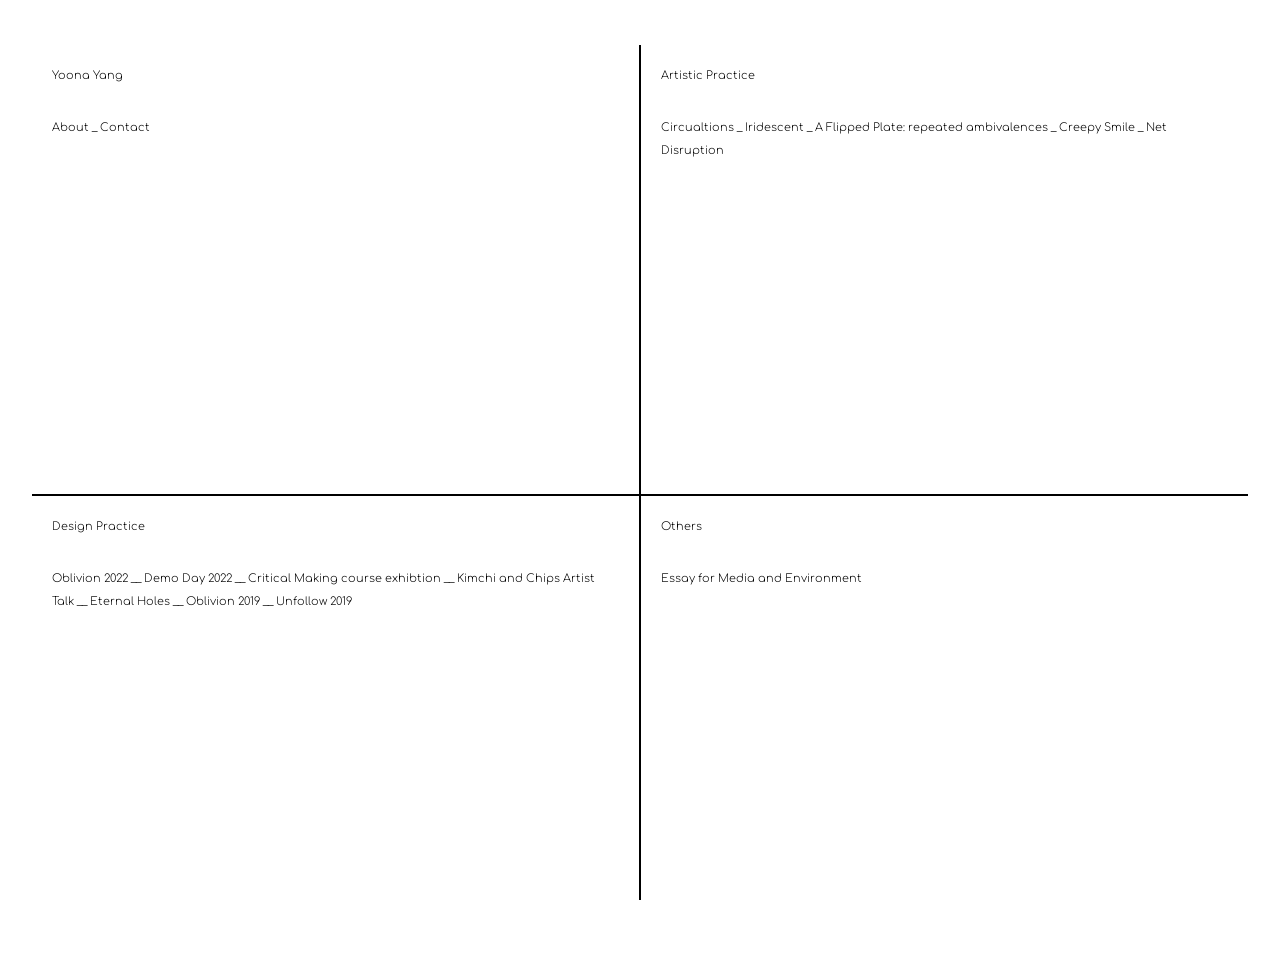
==== index.html @ f4390500 "Add existing file" ====
<!DOCTYPE html>
<html lang="en">
  <head>
    <meta charset="UTF-8" />
    <meta http-equiv="X-UA-Compatible" content="IE=edge" />
    <meta name="viewport" content="width=device-width, initial-scale=1.0" />
    <title>Home</title>
    <link rel="stylesheet" href="./style.css" />

    <!-- <link rel="preconnect" href="https://fonts.googleapis.com">
    <link rel="preconnect" href="https://fonts.gstatic.com" crossorigin>
    <link href="https://fonts.googleapis.com/css2?family=Spectral:ital,wght@0,200;0,300;0,400;0,500;0,600;0,700;0,800;1,200;1,300;1,400;1,500;1,600;1,700;1,800&display=swap" rel="stylesheet"> -->

    <link rel="preconnect" href="https://fonts.googleapis.com">
    <link rel="preconnect" href="https://fonts.gstatic.com" crossorigin>
    <link href="https://fonts.googleapis.com/css2?family=Comfortaa:wght@300;400;500;600;700&display=swap" rel="stylesheet">
  
  </head>

  <body>
    <main>
      <article class="block_1">
        <div class="home">
          <a href="index.html">Yoona Yang</a>
        </div>
        <div class="nav_1">
          <a href="about.html">About</a>
          <span class="underbar">_</span>
          <a href="contact.html">Contact</a>
        </div>
      </article>
      <article class="block_2">
        <div class="home">
          Artistic Practice
        </div>
        <div class="nav_1">
          <a href="circulations.html">Circualtions</a>
          <a class ="underbar">_</a>
          <a href="iridescent.html">Iridescent</a>
          <a class ="underbar">_</a>
          <a href="a_flipped_plate.html">A Flipped Plate: repeated ambivalences</a>
          <a class ="underbar">_</a>
          <a href="creepy_smile.html">Creepy Smile</a>
          <a class ="underbar">_</a>
          <a href="net_disruption.html">Net Disruption</a>
        </div>
      </article>
      <article class="block_3">
        <div class="home">
          <a href="design_practice.html">Design Practice</a>
        </div>
        <div class="nav_1">
          <a href="oblivion_2022.html">Oblivion 2022</a>
          <a>__</a>
          <a href="demo_day_2022.html">Demo Day 2022</a>
          <a>__</a>
          <a href="critical_making.html">Critical Making course exhibtion</a>
          <a>__</a>
          <a href="kimchiandchips_talk.html">Kimchi and Chips Artist Talk</a>
          <a>__</a>
          <a href="eternal_holes.html">Eternal Holes</a>
          <a>__</a>
          <a href="oblivion_2019.html">Oblivion 2019</a>
          <a>__</a>
          <a href="unfollow_2019.html">Unfollow 2019</a>
        </div>
      </article>
      <article class="block_4">
        <div class="home">
          <a href="others.html">Others</a>
        </div>
        <div class="nav_1">
          <a href="essay_media.html">Essay for Media and Environment</a>
        </div>
      </article>
    </main>
    <!-- <div class="footer"> 
      &copy; 2022 Yoona Yang
    </div> -->
  </body>
</html>
---- style.css ----
body {
    width: 100vw;
    height: 100vh;
    font-family: 'Comfortaa', cursive;
    /* font-family: 'Spectral', serif; */
    font-size: 0.7rem;
    line-height: 1.4rem;
    color: #000000;
    margin: 0;
    display: block;
    font-weight: 300;
    overflow-x: hidden;
    position: relative;
}

html {
    overflow-y: scroll;
}


h2 {
    margin: 0;
    padding-bottom: 10px;
}

main {
    display: grid;
    height: 100%;
    top: 20px;
    grid-template-columns: 1fr 1fr;
    /* grid-template-rows: 100vh auto; */
    padding: 0px 10px 10px 10px;
    margin: 4em 2em 2em 2em;
    /* border: 1px solid black; */
    /* border-left: none;
    border-right: none;
    border-bottom: none; */
}

#main_work {
    display: grid;
    height: 100%;
    top: 20px;
    grid-template-columns: 1fr 3fr;
}

article {
    display: block;
    /* border: 0.5px solid black; */
    padding: 0px;

}

img {
    display: inline;
    width: 100%;

}

img:hover {
    cursor: pointer;
}

.player {
    position: relative;
    padding-bottom: 56.25%;
    height: 0;
    overflow: hidden;
}

.empty {
    padding-bottom: 10px;
}

.block_1 {
    border: 0.25px solid black;
    border-top: none;
    border-left: none;

}

.block_2 {
    border: 0.25px solid black;
    border-top: none;
    border-right: none;
}

.block_3 {
    border: 0.25px solid black;
    border-bottom: none;
    border-left: none;
}

.block_4 {
    border: 0.25px solid black;
    border-bottom: none;
    border-right: none;
}

.home {
    padding-top: 20px;
    padding-left: 20px;
    padding-right: 20px;
}

.nav_1 {
    padding-top: 30px;
    padding-bottom: 0px;
    padding-left: 20px;
    padding-right: 40px;
}

.nav_2 {
    padding-top: 0px;
    padding-bottom: 0px;
    padding-left: 20px;
    padding-right: 40px;
}

#divider {
    border-bottom: 1px solid black;
    padding-top: 20px;
    padding-bottom: 30px;
}

.title {
    font-size: 1rem;
    border-bottom: 1px solid black;
    padding-left: 40px;
    padding-top: 20px;
    padding-bottom: 30px;
}

.content {
    padding: 0;
    margin: 0;
}

.text_main {
    padding-left: 40px;
    padding-right: 60px;
    padding-top: 30px;
    padding-bottom: 30px;
}

.slide-image {
    padding: 0;

}

#slideshow_span {
    padding-left: 40px;
}

.slide-show:hover {
    cursor: pointer;
}

a:link {
    color: Black;
    text-decoration: none;
    cursor: crosshair;

}

#underbar:hover {
    text-decoration: none;
    cursor: default;
}


a:hover {
    text-decoration: line-through;


}

a:visited {
    color: Black;
}


#selected {
    text-decoration: underline;
}

.footer {
    display: block;
    position: relative;
    text-align: center;
    padding-bottom: 10px;

}
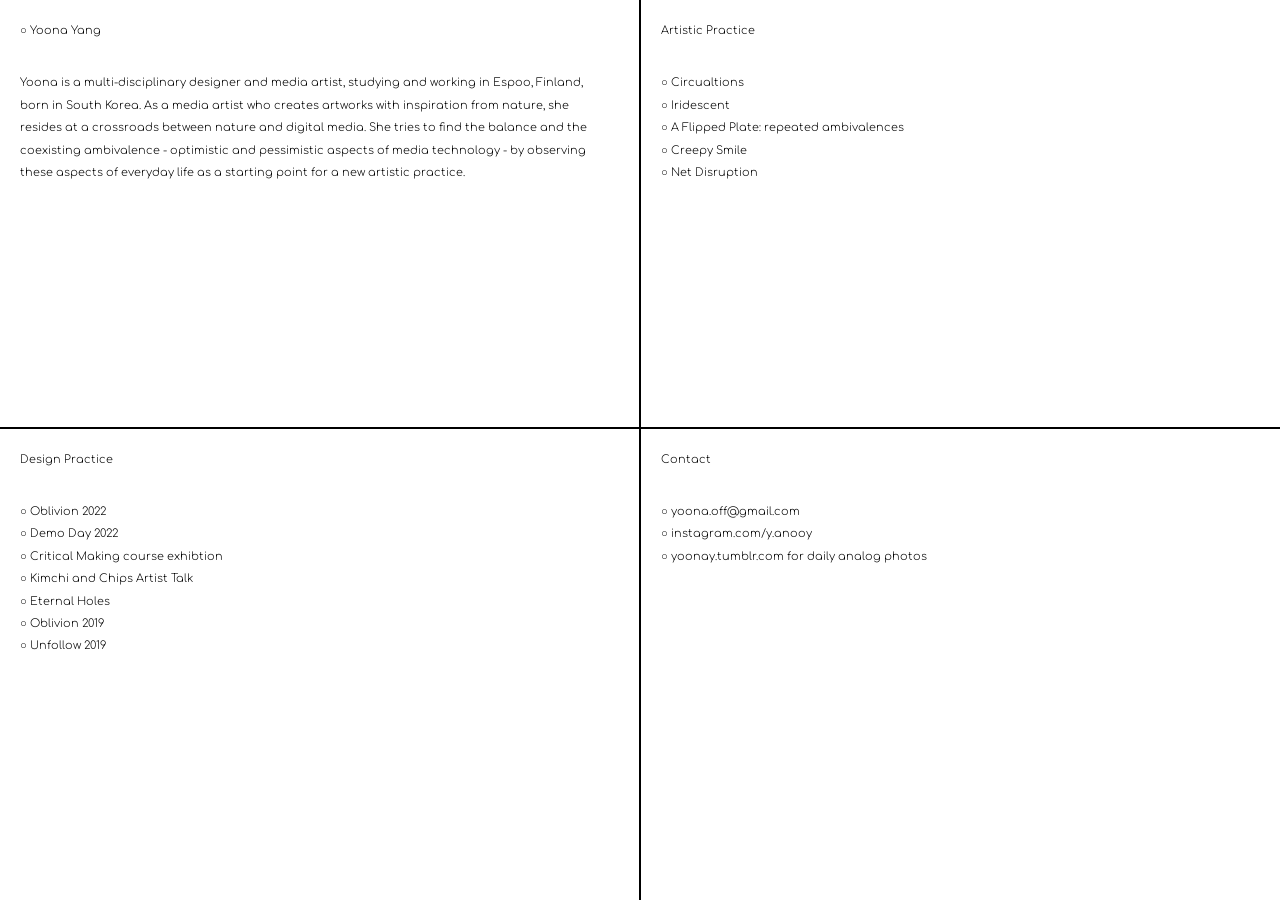
==== commit e39532fc: "update again" ====
--- a/index.html
+++ b/index.html
@@ -21,12 +21,11 @@
     <main>
       <article class="block_1">
         <div class="home">
-          <a href="index.html">Yoona Yang</a>
+          <a href="index.html">○ Yoona Yang</a>
         </div>
         <div class="nav_1">
-          <a href="about.html">About</a>
-          <span class="underbar">_</span>
-          <a href="contact.html">Contact</a>
+          Yoona is a multi-disciplinary designer and media artist, studying and working in Espoo, Finland, born in South Korea. As a media artist who creates artworks with inspiration from nature, she resides at a crossroads between nature and digital media. She tries to find the balance and the coexisting ambivalence - optimistic and pessimistic aspects of media technology - by observing these aspects of everyday life as a starting point for a new artistic practice.
+
         </div>
       </article>
       <article class="block_2">
@@ -34,44 +33,54 @@
           Artistic Practice
         </div>
         <div class="nav_1">
-          <a href="circulations.html">Circualtions</a>
-          <a class ="underbar">_</a>
-          <a href="iridescent.html">Iridescent</a>
-          <a class ="underbar">_</a>
-          <a href="a_flipped_plate.html">A Flipped Plate: repeated ambivalences</a>
-          <a class ="underbar">_</a>
-          <a href="creepy_smile.html">Creepy Smile</a>
-          <a class ="underbar">_</a>
-          <a href="net_disruption.html">Net Disruption</a>
+          <a href="circulations.html">○ Circualtions</a>
+          <br>
+          <a href="iridescent.html">○ Iridescent</a>
+          <br>
+          <a href="a_flipped_plate.html">○ A Flipped Plate: repeated ambivalences</a>
+          <br>
+          <a href="creepy_smile.html">○ Creepy Smile</a>
+          <br>
+          <a href="net_disruption.html">○ Net Disruption</a>
         </div>
       </article>
       <article class="block_3">
         <div class="home">
-          <a href="design_practice.html">Design Practice</a>
+          Design Practice
         </div>
         <div class="nav_1">
-          <a href="oblivion_2022.html">Oblivion 2022</a>
-          <a>__</a>
-          <a href="demo_day_2022.html">Demo Day 2022</a>
-          <a>__</a>
-          <a href="critical_making.html">Critical Making course exhibtion</a>
-          <a>__</a>
-          <a href="kimchiandchips_talk.html">Kimchi and Chips Artist Talk</a>
-          <a>__</a>
-          <a href="eternal_holes.html">Eternal Holes</a>
-          <a>__</a>
-          <a href="oblivion_2019.html">Oblivion 2019</a>
-          <a>__</a>
-          <a href="unfollow_2019.html">Unfollow 2019</a>
+          <a href="oblivion_2022.html">○ Oblivion 2022</a>
+          <br>
+          <a href="demo_day_2022.html">○ Demo Day 2022</a>
+          <br>
+          <a href="critical_making.html">○ Critical Making course exhibtion</a>
+          <br>
+          <a href="kimchiandchips_talk.html">○ Kimchi and Chips Artist Talk</a>
+          <br>
+          <a href="eternal_holes.html">○ Eternal Holes</a>
+          <br>
+          <a href="oblivion_2019.html">○ Oblivion 2019</a>
+          <br>
+          <a href="unfollow_2019.html">○ Unfollow 2019</a>
         </div>
       </article>
       <article class="block_4">
         <div class="home">
-          <a href="others.html">Others</a>
+          <a href="others.html">Contact</a>
         </div>
         <div class="nav_1">
-          <a href="essay_media.html">Essay for Media and Environment</a>
+          <section>
+            <a href="mailto:yoona.off@gmail.com">○ yoona.off@gmail.com</a>
+          </section>
+          <section>
+            <a href="https://www.instagram.com/y.anooy/">○ instagram.com/y.anooy</a>
+          </section>
+          <section>
+            <a href="https://yoonay.tumblr.com/">○ yoonay.tumblr.com</a>
+            <span class>for daily analog photos</span>
+          </section>        
         </div>
+
       </article>
     </main>
     <!-- <div class="footer"> 
--- a/style.css
+++ b/style.css
@@ -2,6 +2,7 @@
     width: 100vw;
     height: 100vh;
     font-family: 'Comfortaa', cursive;
+    font-weight: 200;
     /* font-family: 'Spectral', serif; */
     font-size: 0.7rem;
     line-height: 1.4rem;
@@ -15,6 +16,7 @@
 
 html {
     overflow-y: scroll;
+    cursor: crosshair;
 }
 
 
@@ -29,8 +31,8 @@
     top: 20px;
     grid-template-columns: 1fr 1fr;
     /* grid-template-rows: 100vh auto; */
-    padding: 0px 10px 10px 10px;
-    margin: 4em 2em 2em 2em;
+    padding: 0;
+    margin: 0;
     /* border: 1px solid black; */
     /* border-left: none;
     border-right: none;
@@ -165,13 +167,11 @@
 
 #underbar:hover {
     text-decoration: none;
-    cursor: default;
 }
 
 
 a:hover {
-    text-decoration: line-through;
-
+    font-weight: 700;
 
 }
 
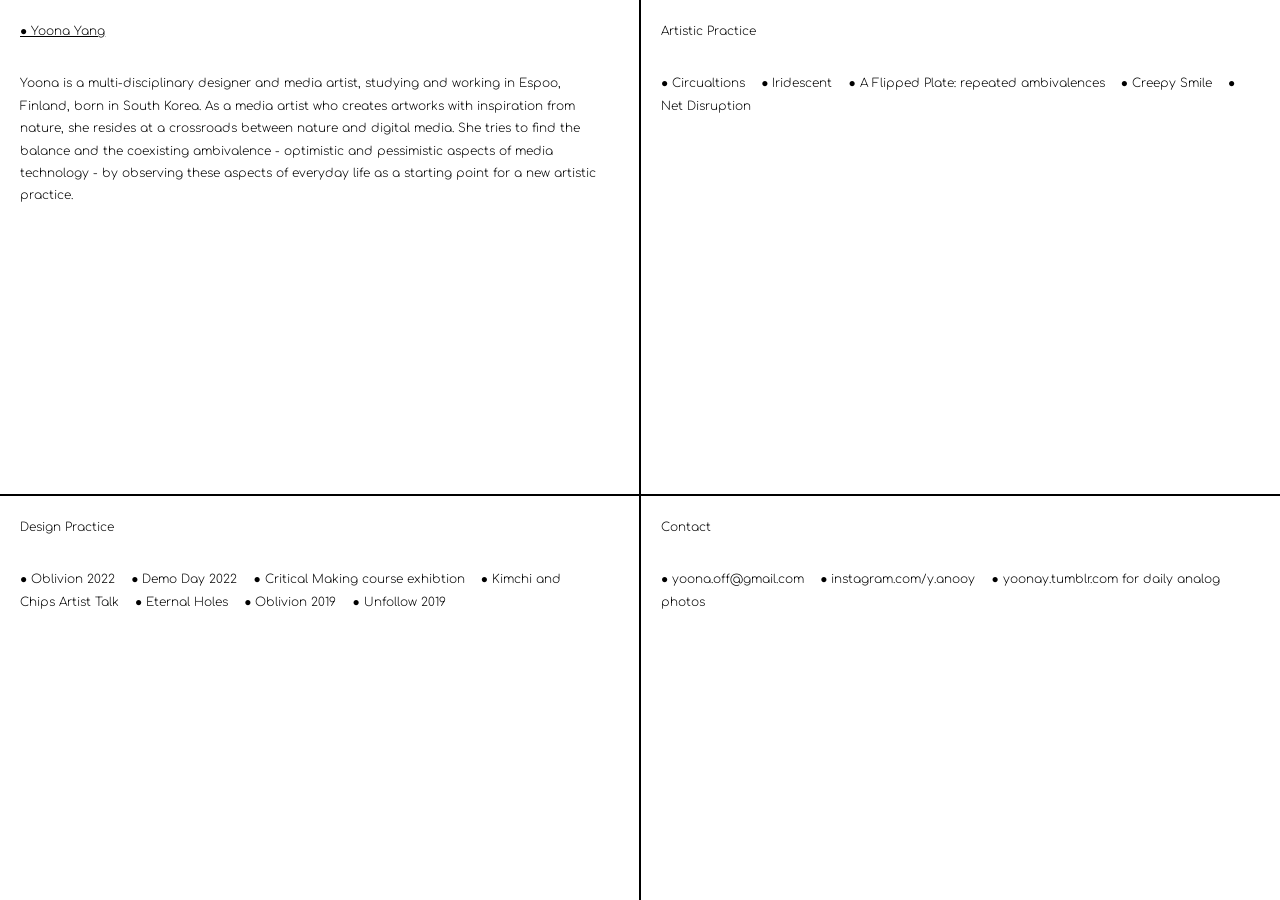
==== commit c298322c: "update general" ====
--- a/index.html
+++ b/index.html
@@ -21,7 +21,9 @@
     <main>
       <article class="block_1">
         <div class="home">
-          <a href="index.html">○ Yoona Yang</a>
+          <span id="selected">
+            <a href="index.html">● Yoona Yang</a>
+          </span>
         </div>
         <div class="nav_1">
           Yoona is a multi-disciplinary designer and media artist, studying and working in Espoo, Finland, born in South Korea. As a media artist who creates artworks with inspiration from nature, she resides at a crossroads between nature and digital media. She tries to find the balance and the coexisting ambivalence - optimistic and pessimistic aspects of media technology - by observing these aspects of everyday life as a starting point for a new artistic practice.
@@ -33,15 +35,15 @@
           Artistic Practice
         </div>
         <div class="nav_1">
-          <a href="circulations.html">○ Circualtions</a>
-          <br>
-          <a href="iridescent.html">○ Iridescent</a>
-          <br>
-          <a href="a_flipped_plate.html">○ A Flipped Plate: repeated ambivalences</a>
-          <br>
-          <a href="creepy_smile.html">○ Creepy Smile</a>
-          <br>
-          <a href="net_disruption.html">○ Net Disruption</a>
+          <a href="circulations.html">● Circualtions</a>
+          <span>&nbsp;&nbsp;</span>
+          <a href="iridescent.html">● Iridescent</a>
+          <span>&nbsp;&nbsp;</span>
+          <a href="a_flipped_plate.html">● A Flipped Plate: repeated ambivalences</a>
+          <span>&nbsp;&nbsp;</span>
+          <a href="creepy_smile.html">● Creepy Smile</a>
+          <span>&nbsp;&nbsp;</span>
+          <a href="net_disruption.html">● Net Disruption</a>
         </div>
       </article>
       <article class="block_3">
@@ -49,36 +51,32 @@
           Design Practice
         </div>
         <div class="nav_1">
-          <a href="oblivion_2022.html">○ Oblivion 2022</a>
-          <br>
-          <a href="demo_day_2022.html">○ Demo Day 2022</a>
-          <br>
-          <a href="critical_making.html">○ Critical Making course exhibtion</a>
-          <br>
-          <a href="kimchiandchips_talk.html">○ Kimchi and Chips Artist Talk</a>
-          <br>
-          <a href="eternal_holes.html">○ Eternal Holes</a>
-          <br>
-          <a href="oblivion_2019.html">○ Oblivion 2019</a>
-          <br>
-          <a href="unfollow_2019.html">○ Unfollow 2019</a>
+          <a href="oblivion_2022.html">● Oblivion 2022</a>
+          <span>&nbsp;&nbsp;</span>
+          <a href="demo_day_2022.html">● Demo Day 2022</a>
+          <span>&nbsp;&nbsp;</span>
+          <a href="critical_making.html">● Critical Making course exhibtion</a>
+          <span>&nbsp;&nbsp;</span>
+          <a href="kimchiandchips_talk.html">● Kimchi and Chips Artist Talk</a>
+          <span>&nbsp;&nbsp;</span>
+          <a href="eternal_holes.html">● Eternal Holes</a>
+          <span>&nbsp;&nbsp;</span>
+          <a href="oblivion_2019.html">● Oblivion 2019</a>
+          <span>&nbsp;&nbsp;</span>
+          <a href="unfollow_2019.html">● Unfollow 2019</a>
         </div>
       </article>
       <article class="block_4">
         <div class="home">
-          <a href="others.html">Contact</a>
+          Contact
         </div>
         <div class="nav_1">
-          <section>
-            <a href="mailto:yoona.off@gmail.com">○ yoona.off@gmail.com</a>
-          </section>
-          <section>
-            <a href="https://www.instagram.com/y.anooy/">○ instagram.com/y.anooy</a>
-          </section>
-          <section>
-            <a href="https://yoonay.tumblr.com/">○ yoonay.tumblr.com</a>
-            <span class>for daily analog photos</span>
-          </section>        
+          <a href="mailto:yoona.off@gmail.com">● yoona.off@gmail.com</a>
+          <span>&nbsp;&nbsp;</span>
+          <a href="https://www.instagram.com/y.anooy/">● instagram.com/y.anooy</a>
+          <span>&nbsp;&nbsp;</span>
+          <a href="https://yoonay.tumblr.com/">● yoonay.tumblr.com</a>
+            <span class>for daily analog photos</span>    
         </div>
 
       </article>
--- a/style.css
+++ b/style.css
@@ -4,7 +4,7 @@
     font-family: 'Comfortaa', cursive;
     font-weight: 200;
     /* font-family: 'Spectral', serif; */
-    font-size: 0.7rem;
+    font-size: 0.75rem;
     line-height: 1.4rem;
     color: #000000;
     margin: 0;
@@ -16,7 +16,7 @@
 
 html {
     overflow-y: scroll;
-    cursor: crosshair;
+    cursor: default;
 }
 
 
@@ -161,7 +161,7 @@
 a:link {
     color: Black;
     text-decoration: none;
-    cursor: crosshair;
+    cursor: pointer;
 
 }
 
